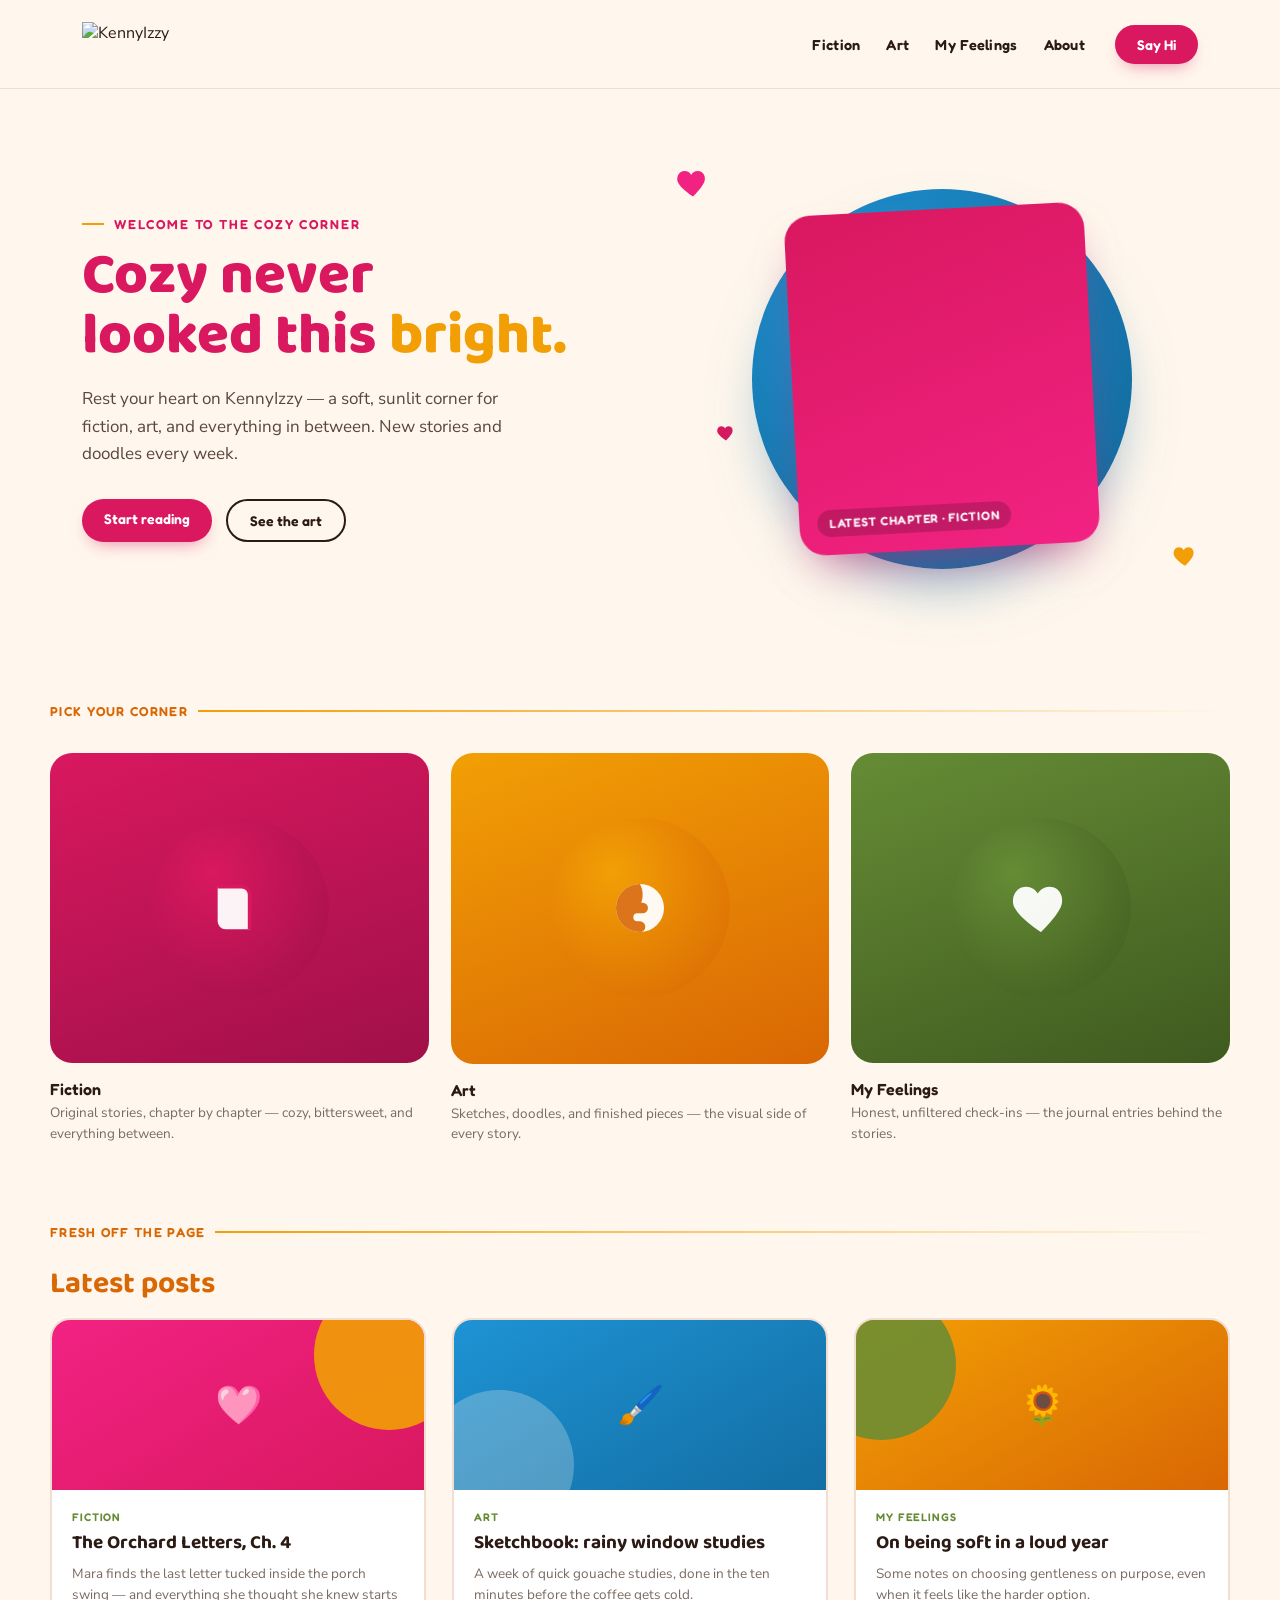
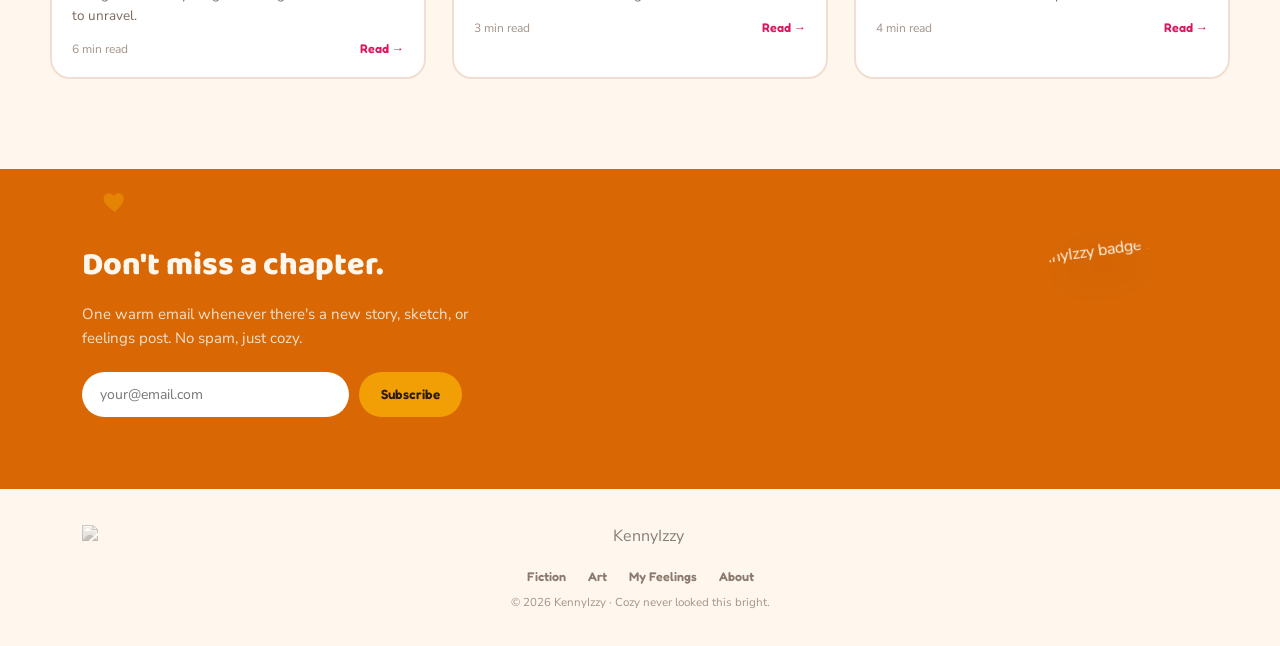
==== index.html @ c59361f0 "Add files via upload" ====
<!DOCTYPE html>
<html lang="en">
<head>
<meta charset="UTF-8">
<title>KennyIzzy — Cozy Never Looked This Bright</title>
<meta name="viewport" content="width=device-width, initial-scale=1.0">
<link rel="icon" href="assets/kennyizzy-badge.png">
<link rel="preconnect" href="https://fonts.googleapis.com">
<link rel="preconnect" href="https://fonts.gstatic.com" crossorigin>
<link href="https://fonts.googleapis.com/css2?family=Baloo+2:wght@500;700;800&family=Fredoka:wght@400;500;600&family=Nunito+Sans:wght@400;600;700;800&display=swap" rel="stylesheet">
<link rel="stylesheet" href="style.css">
</head>
<body>

<header>
  <div class="wrap header-inner">
    <a href="index.html"><img class="logo-mark" src="assets/kennyizzy-logo.png" alt="KennyIzzy"></a>
    <nav>
      <div class="nav-links">
        <a href="fiction.html">Fiction</a>
        <a href="art.html">Art</a>
        <a href="feelings.html">My Feelings</a>
        <a href="about.html">About</a>
      </div>
      <a href="#" class="btn btn-primary">Say Hi</a>
    </nav>
  </div>
</header>

<section class="hero">
  <div class="wrap hero-inner">
    <div>
      <p class="hero-eyebrow">Welcome to the cozy corner</p>
      <h1>Cozy never<br>looked this <span>bright.</span></h1>
      <p class="lede">Rest your heart on KennyIzzy — a soft, sunlit corner for fiction, art, and everything in between. New stories and doodles every week.</p>
      <div class="hero-ctas">
        <a href="fiction.html" class="btn btn-primary">Start reading</a>
        <a href="art.html" class="btn btn-outline">See the art</a>
      </div>
    </div>
    <div class="hero-art">
      <svg class="float f1" viewBox="0 0 24 24" fill="none"><path d="M12 21s-7.5-4.6-10-9.3C.5 8.1 2.6 4 6.4 4c2 0 3.6 1.1 4.4 2.6C11.6 5.1 13.2 4 15.2 4 19 4 21 8.1 19.4 11.7 17 16.4 12 21 12 21z" fill="var(--neon)"/></svg>
      <svg class="float f2" viewBox="0 0 24 24" fill="none"><path d="M12 21s-7.5-4.6-10-9.3C.5 8.1 2.6 4 6.4 4c2 0 3.6 1.1 4.4 2.6C11.6 5.1 13.2 4 15.2 4 19 4 21 8.1 19.4 11.7 17 16.4 12 21 12 21z" fill="var(--gold)"/></svg>
      <svg class="float f3" viewBox="0 0 24 24" fill="none"><path d="M12 21s-7.5-4.6-10-9.3C.5 8.1 2.6 4 6.4 4c2 0 3.6 1.1 4.4 2.6C11.6 5.1 13.2 4 15.2 4 19 4 21 8.1 19.4 11.7 17 16.4 12 21 12 21z" fill="var(--raspberry)"/></svg>
      <div class="hero-circle"></div>
      <div class="hero-photo">
        <span class="tag">Latest chapter &middot; Fiction</span>
      </div>
    </div>
  </div>
</section>

<section class="cats wrap" id="categories">
  <div class="section-kicker">Pick your corner</div>
  <div class="cat-grid">
    <a href="fiction.html" class="cat-card reveal">
      <div class="cat-badge cat-fiction">
        <div class="disc"></div>
        <svg class="icon" viewBox="0 0 24 24" fill="none"><path d="M4 4h9a3 3 0 013 3v13H7a3 3 0 01-3-3V4z" fill="#fff" opacity=".95"/><path d="M4 4h9a3 3 0 013 3v13" stroke="var(--raspberry)" stroke-width="1.4" fill="none"/></svg>
      </div>
      <div class="cat-name">Fiction</div>
      <div class="cat-desc">Original stories, chapter by chapter — cozy, bittersweet, and everything between.</div>
    </a>
    <a href="art.html" class="cat-card reveal" style="animation-delay:.1s">
      <div class="cat-badge cat-art">
        <div class="disc"></div>
        <svg class="icon" viewBox="0 0 24 24" fill="none"><circle cx="12" cy="12" r="9" fill="#fff" opacity=".95"/><path d="M12 3a9 9 0 100 18 2 2 0 000-4h-1a1.5 1.5 0 010-3h2a2 2 0 000-4h-.5A9 9 0 0012 3z" fill="var(--choc)" opacity=".9"/></svg>
      </div>
      <div class="cat-name">Art</div>
      <div class="cat-desc">Sketches, doodles, and finished pieces — the visual side of every story.</div>
    </a>
    <a href="feelings.html" class="cat-card reveal" style="animation-delay:.2s">
      <div class="cat-badge cat-feelings">
        <div class="disc"></div>
        <svg class="icon" viewBox="0 0 24 24" fill="none"><path d="M12 21s-7.5-4.6-10-9.3C.5 8.1 2.6 4 6.4 4c2 0 3.6 1.1 4.4 2.6C11.6 5.1 13.2 4 15.2 4 19 4 21 8.1 19.4 11.7 17 16.4 12 21 12 21z" fill="#fff" opacity=".95"/></svg>
      </div>
      <div class="cat-name">My Feelings</div>
      <div class="cat-desc">Honest, unfiltered check-ins — the journal entries behind the stories.</div>
    </a>
  </div>
</section>

<section class="posts wrap" id="latest">
  <div class="section-kicker">Fresh off the page</div>
  <h2 class="section-h2">Latest posts</h2>
  <div class="post-grid">
    <article class="post-card p1 reveal">
      <div class="post-thumb"><span class="glyph">🩷</span></div>
      <div class="post-body">
        <span class="post-tag">Fiction</span>
        <h3 class="post-title">The Orchard Letters, Ch. 4</h3>
        <p class="post-excerpt">Mara finds the last letter tucked inside the porch swing — and everything she thought she knew starts to unravel.</p>
        <div class="post-meta"><span>6 min read</span><a href="fiction.html" class="read-more">Read &rarr;</a></div>
      </div>
    </article>
    <article class="post-card p2 reveal" style="animation-delay:.1s">
      <div class="post-thumb"><span class="glyph">🖌️</span></div>
      <div class="post-body">
        <span class="post-tag">Art</span>
        <h3 class="post-title">Sketchbook: rainy window studies</h3>
        <p class="post-excerpt">A week of quick gouache studies, done in the ten minutes before the coffee gets cold.</p>
        <div class="post-meta"><span>3 min read</span><a href="art.html" class="read-more">Read &rarr;</a></div>
      </div>
    </article>
    <article class="post-card p3 reveal" style="animation-delay:.2s">
      <div class="post-thumb"><span class="glyph">🌻</span></div>
      <div class="post-body">
        <span class="post-tag">My Feelings</span>
        <h3 class="post-title">On being soft in a loud year</h3>
        <p class="post-excerpt">Some notes on choosing gentleness on purpose, even when it feels like the harder option.</p>
        <div class="post-meta"><span>4 min read</span><a href="feelings.html" class="read-more">Read &rarr;</a></div>
      </div>
    </article>
  </div>
</section>

<section class="band">
  <svg class="float f1" viewBox="0 0 24 24" fill="none" style="top:20px; left:8%; width:26px;"><path d="M12 21s-7.5-4.6-10-9.3C.5 8.1 2.6 4 6.4 4c2 0 3.6 1.1 4.4 2.6C11.6 5.1 13.2 4 15.2 4 19 4 21 8.1 19.4 11.7 17 16.4 12 21 12 21z" fill="var(--gold)"/></svg>
  <div class="wrap band-inner">
    <div>
      <h3>Don't miss a chapter.</h3>
      <p>One warm email whenever there's a new story, sketch, or feelings post. No spam, just cozy.</p>
      <div class="band-form">
        <input type="email" placeholder="your@email.com" aria-label="Email address">
        <button>Subscribe</button>
      </div>
    </div>
    <div class="stamp-wrap">
      <img class="stamp" src="assets/kennyizzy-badge.png" alt="KennyIzzy badge mark">
    </div>
  </div>
</section>

<footer>
  <div class="wrap">
    <img class="footer-logo" src="assets/kennyizzy-logo.png" alt="KennyIzzy" style="filter:grayscale(1) opacity(.55); margin-left:auto; margin-right:auto;">
    <div class="footer-links">
      <a href="fiction.html">Fiction</a>
      <a href="art.html">Art</a>
      <a href="feelings.html">My Feelings</a>
      <a href="about.html">About</a>
    </div>
    <div class="footer-copy">&copy; 2026 KennyIzzy &middot; Cozy never looked this bright.</div>
  </div>
</footer>

<script>
  const io = new IntersectionObserver((entries)=>{
    entries.forEach(e=>{ if(e.isIntersecting){ e.target.style.animationPlayState='running'; } });
  },{threshold:.15});
  document.querySelectorAll('.reveal').forEach(el=>{ el.style.animationPlayState='paused'; io.observe(el); });
</script>

</body>
</html>
---- style.css ----
:root{
  --raspberry:#D9185F;
  --neon:#F22283;
  --moss:#658C35;
  --gold:#F29F05;
  --choc:#D96704;
  --cream:#FFF7ED;
  --ink:#2B1B14;
  --sky:#1E93D4;
  --sky-deep:#136ea3;
  --pin-red:#E60023;
}
*{box-sizing:border-box;}
html{scroll-behavior:smooth;}
body{margin:0; background:var(--cream); font-family:'Nunito Sans',sans-serif; color:var(--ink);}
img{max-width:100%; display:block;}
a{text-decoration:none; color:inherit;}
.wrap{max-width:1180px; margin:0 auto; padding:0 32px;}

@keyframes kz-drift{
  0%   { transform:translateY(0) rotate(0deg); }
  50%  { transform:translateY(-14px) rotate(6deg); }
  100% { transform:translateY(0) rotate(0deg); }
}
@keyframes kz-rise{
  from{ opacity:0; transform:translateY(22px); }
  to{ opacity:1; transform:translateY(0); }
}
@media (prefers-reduced-motion: reduce){
  *{ animation:none !important; transition:none !important; }
}
.reveal{ opacity:0; animation:kz-rise .7s ease forwards; }
.float{ position:absolute; pointer-events:none; animation:kz-drift 5.4s ease-in-out infinite; }

/* ---------------- HEADER ---------------- */
header{ padding:22px 0; position:sticky; top:0; background:rgba(255,247,237,.92); backdrop-filter:blur(6px); z-index:50; border-bottom:1px solid #f1ded1;}
.header-inner{ display:flex; align-items:center; justify-content:space-between; gap:24px;}
.logo-mark{ height:44px; width:auto;}
nav{ display:flex; align-items:center; gap:30px;}
.nav-links{ display:flex; gap:26px; font-family:'Fredoka',sans-serif; font-weight:600; font-size:14.5px; letter-spacing:.02em;}
.nav-links a{ position:relative; padding:4px 0; color:var(--ink);}
.nav-links a::after{ content:""; position:absolute; left:0; bottom:-2px; width:0; height:2px; background:var(--gold); transition:width .25s ease;}
.nav-links a:hover::after{ width:100%; }
.nav-links a.active{ color:var(--raspberry); }
.nav-links a.active::after{ width:100%; background:var(--raspberry); }
.btn{ font-family:'Fredoka',sans-serif; font-weight:600; font-size:14px; padding:11px 22px; border-radius:999px; display:inline-block; transition:transform .2s ease, box-shadow .2s ease; border:none; cursor:pointer;}
.btn:hover{ transform:translateY(-3px) rotate(-1deg); }
.btn-primary{ background:var(--raspberry); color:#fff; box-shadow:0 8px 18px -8px rgba(217,24,95,.55);}
.btn-outline{ background:transparent; border:2px solid var(--ink); color:var(--ink);}
.btn-outline:hover{ background:var(--ink); color:var(--cream);}
.btn-sm{ font-size:12.5px; padding:8px 16px;}

/* ---------------- PAGE HERO (Art / Fiction / About) ---------------- */
.page-hero{ position:relative; padding:56px 0 20px; overflow:visible;}
.hero-eyebrow{ font-family:'Fredoka',sans-serif; font-weight:600; letter-spacing:.14em; text-transform:uppercase; font-size:13px; color:var(--raspberry); margin:0 0 14px; display:flex; align-items:center; gap:10px;}
.hero-eyebrow::before{ content:""; width:22px; height:2px; background:var(--gold); display:inline-block;}
.page-hero h1{ font-family:'Baloo 2',sans-serif; font-weight:800; font-size:50px; line-height:1.05; margin:0 0 16px; color:var(--raspberry);}
.page-hero h1 span{ color:var(--gold);}
.page-hero p.lede{ font-size:16.5px; line-height:1.6; color:#5a463c; max-width:520px; margin:0;}

.chip-row{ display:flex; gap:10px; flex-wrap:wrap; margin-top:26px;}
.chip{ font-family:'Fredoka',sans-serif; font-weight:600; font-size:13px; padding:9px 18px; border-radius:999px; border:2px solid #f1ded1; background:#fff; color:var(--ink); transition:transform .2s ease, background .2s ease, color .2s ease, border-color .2s ease;}
.chip:hover{ transform:translateY(-2px);}
.chip.active{ background:var(--raspberry); color:#fff; border-color:var(--raspberry);}

/* ---------------- HOMEPAGE HERO ---------------- */
.hero{ position:relative; padding:70px 0 40px; overflow:visible;}
.hero-inner{ display:grid; grid-template-columns:1.05fr .95fr; gap:36px; align-items:center;}
.hero h1{ font-family:'Baloo 2',sans-serif; font-weight:800; font-size:58px; line-height:1.03; margin:0 0 20px; color:var(--raspberry);}
.hero h1 span{ color:var(--gold);}
.hero p.lede{ font-size:17px; line-height:1.6; color:#5a463c; max-width:460px; margin:0 0 32px;}
.hero-ctas{ display:flex; gap:14px; flex-wrap:wrap;}

.hero-art{ position:relative; display:flex; align-items:center; justify-content:center; height:440px;}
.hero-circle{ position:absolute; width:380px; height:380px; border-radius:50%; background:radial-gradient(circle at 32% 28%, var(--sky) 0%, var(--sky-deep) 78%); box-shadow:0 30px 60px -22px rgba(19,110,163,.55);}
.hero-photo{ position:relative; width:300px; height:340px; border-radius:26px; background:linear-gradient(160deg,var(--raspberry),var(--neon)); box-shadow:0 22px 44px -16px rgba(217,24,95,.5); display:flex; align-items:flex-end; padding:18px; z-index:2; transform:rotate(-3deg);}
.hero-photo .tag{ font-family:'Fredoka',sans-serif; font-weight:600; font-size:12px; letter-spacing:.06em; text-transform:uppercase; color:#fff; background:rgba(0,0,0,.18); padding:6px 12px; border-radius:999px;}
.hero .float.f1{ top:6px; left:-10px; width:36px;}
.hero .float.f2{ bottom:30px; right:0; width:26px; animation-delay:.7s;}
.hero .float.f3{ top:60%; left:6%; width:20px; animation-delay:1.3s;}

/* ---------------- CATEGORY STRIP WRAPPER ---------------- */
.cats{ padding:64px 0 10px;}

/* ---------------- FEATURED POSTS ---------------- */
.posts{ padding:70px 0;}
.post-grid{ display:grid; grid-template-columns:repeat(3,1fr); gap:26px;}
.post-card{ background:#fff; border-radius:20px; overflow:visible; border:2px solid #f1ded1; padding-bottom:20px; transition:transform .25s ease, box-shadow .25s ease;}
.post-card:hover{ transform:translateY(-5px); box-shadow:0 18px 34px -18px rgba(43,27,20,.3);}
.post-thumb{ position:relative; height:170px; border-radius:18px 18px 0 0; overflow:hidden; display:flex; align-items:center; justify-content:center;}
.post-thumb::before{ content:""; position:absolute; width:150px; height:150px; border-radius:50%; opacity:.9;}
.post-thumb .glyph{ position:relative; z-index:2; font-size:38px;}
.p1 .post-thumb{ background:linear-gradient(150deg,var(--neon),var(--raspberry));}
.p1 .post-thumb::before{ background:var(--gold); top:-40px; right:-40px;}
.p2 .post-thumb{ background:linear-gradient(150deg,var(--sky),var(--sky-deep));}
.p2 .post-thumb::before{ background:var(--cream); bottom:-50px; left:-30px; opacity:.25;}
.p3 .post-thumb{ background:linear-gradient(150deg,var(--gold),var(--choc));}
.p3 .post-thumb::before{ background:var(--moss); top:-30px; left:-50px; opacity:.85;}
.post-body{ padding:20px 20px 0;}
.post-tag{ font-family:'Fredoka',sans-serif; font-weight:600; font-size:11px; letter-spacing:.08em; text-transform:uppercase; color:var(--moss); margin-bottom:8px; display:block;}
.post-title{ font-family:'Baloo 2',sans-serif; font-weight:700; font-size:19px; color:var(--ink); margin:0 0 8px; line-height:1.25;}
.post-excerpt{ font-size:13.5px; color:#7a6a60; line-height:1.55; margin:0 0 14px;}
.post-meta{ font-size:12px; color:#a3948a; display:flex; justify-content:space-between; align-items:center;}
.read-more{ font-family:'Fredoka',sans-serif; font-weight:600; color:var(--raspberry); font-size:12.5px;}

/* ---------------- MY FEELINGS: JOURNAL ---------------- */
.mood-banner{ position:relative; border-radius:24px; overflow:hidden; padding:30px 32px; margin-bottom:56px; background:linear-gradient(135deg,var(--moss),#3f5a1f); color:#fff; display:flex; align-items:center; justify-content:space-between; gap:24px; flex-wrap:wrap;}
.mood-banner .mb-tag{ font-family:'Fredoka',sans-serif; font-weight:600; font-size:11.5px; letter-spacing:.1em; text-transform:uppercase; opacity:.85; margin-bottom:8px; display:block;}
.mood-banner h3{ font-family:'Baloo 2',sans-serif; font-weight:800; font-size:24px; margin:0 0 6px;}
.mood-banner p{ font-size:13.5px; opacity:.9; margin:0; max-width:420px;}

.journal-list{ display:flex; flex-direction:column; gap:18px;}
.journal-entry{ background:#fff; border:2px solid #f1ded1; border-radius:18px; padding:22px 24px; transition:transform .2s ease, box-shadow .2s ease;}
.journal-entry:hover{ transform:translateY(-4px); box-shadow:0 14px 30px -18px rgba(43,27,20,.28);}
.journal-meta-row{ display:flex; align-items:center; gap:12px; margin-bottom:10px; flex-wrap:wrap;}
.mood-pill{ font-family:'Fredoka',sans-serif; font-weight:600; font-size:11px; letter-spacing:.04em; text-transform:uppercase; background:var(--moss); color:#fff; padding:5px 14px; border-radius:999px;}
.journal-date{ font-family:'Fredoka',sans-serif; font-weight:500; font-size:11.5px; color:#a3948a;}
.journal-title{ font-family:'Baloo 2',sans-serif; font-weight:700; font-size:19px; color:var(--ink); margin:0 0 8px;}
.journal-excerpt{ font-size:14px; line-height:1.6; color:#5a463c; margin:0 0 14px;}
.journal-footer{ display:flex; justify-content:space-between; align-items:center; font-size:12px; color:#a3948a;}
.journal-footer .read-link{ font-family:'Fredoka',sans-serif; font-weight:600; color:var(--moss);}

/* ---------------- SECTION HEADERS ---------------- */
.section-kicker{ display:flex; align-items:center; gap:10px; font-family:'Fredoka',sans-serif; font-weight:600; font-size:13px; letter-spacing:.1em; text-transform:uppercase; color:var(--choc); margin-bottom:20px;}
.section-kicker::after{ content:""; flex:1; height:2px; background:linear-gradient(90deg,var(--gold),transparent);}
.section-h2{ font-family:'Baloo 2',sans-serif; font-weight:700; font-size:30px; color:var(--choc); margin:0 0 10px;}
.section-lede{ font-size:14.5px; color:#7a6a60; max-width:520px; margin:0 0 30px;}

/* ---------------- CATEGORY / VALUE CARDS (shared w/ homepage) ---------------- */
.cat-grid{ display:grid; grid-template-columns:repeat(3,1fr); gap:22px;}
.cat-card{ position:relative; padding-top:14px;}
.cat-badge{ width:100%; aspect-ratio:1/0.82; border-radius:22px; position:relative; overflow:hidden; display:flex; align-items:center; justify-content:center; transition:transform .3s ease;}
.cat-card:hover .cat-badge{ transform:translateY(-6px) rotate(-1deg);}
.cat-badge .disc{ position:absolute; width:180px; height:180px; border-radius:50%; }
.cat-badge .icon{ position:relative; z-index:2; width:64px; height:64px;}
.cat-fiction .disc{ background:radial-gradient(circle at 35% 30%, var(--raspberry), #a01049);}
.cat-art .disc{ background:radial-gradient(circle at 35% 30%, var(--gold), var(--choc));}
.cat-feelings .disc{ background:radial-gradient(circle at 35% 30%, var(--moss), #3f5a1f);}
.cat-fiction{ background:linear-gradient(160deg,var(--raspberry),#a01049);}
.cat-art{ background:linear-gradient(160deg,var(--gold),var(--choc));}
.cat-feelings{ background:linear-gradient(160deg,var(--moss),#3f5a1f);}
.cat-name{ font-family:'Fredoka',sans-serif; font-weight:600; font-size:16px; margin:16px 0 4px;}
.cat-desc{ font-size:13.5px; color:#7a6a60; line-height:1.5;}

/* ---------------- ART: MASONRY GALLERY ---------------- */
.art-masonry{ column-count:3; column-gap:22px;}
.art-piece{ break-inside:avoid; margin-bottom:22px; border-radius:18px; overflow:hidden; background:#fff; border:2px solid #f1ded1; position:relative; transition:transform .25s ease, box-shadow .25s ease;}
.art-piece:hover{ transform:translateY(-4px); box-shadow:0 18px 34px -18px rgba(43,27,20,.3);}
.art-image{ position:relative; display:flex; align-items:center; justify-content:center; overflow:hidden;}
.art-image .disc{ position:absolute; width:65%; aspect-ratio:1/1; border-radius:50%; opacity:.9;}
.art-image .glyph{ position:relative; z-index:2; font-size:34px;}
.art-image .save-overlay{ position:absolute; inset:0; background:rgba(43,27,20,0); display:flex; align-items:flex-start; justify-content:flex-end; padding:12px; opacity:0; transition:all .25s ease;}
.art-piece:hover .save-overlay{ opacity:1; background:rgba(43,27,20,.12);}
.save-pill{ font-family:'Fredoka',sans-serif; font-weight:600; font-size:12px; background:var(--raspberry); color:#fff; padding:8px 16px; border-radius:999px; box-shadow:0 6px 14px -4px rgba(217,24,95,.6);}
.art-caption{ padding:14px 16px 16px;}
.art-caption .cat-tag{ font-family:'Fredoka',sans-serif; font-weight:600; font-size:10.5px; letter-spacing:.08em; text-transform:uppercase; color:var(--moss); display:block; margin-bottom:5px;}
.art-caption .art-title{ font-family:'Baloo 2',sans-serif; font-weight:700; font-size:16px; margin:0;}

/* palette variants for art pieces */
.tone-a .disc, .tone-a{ background:linear-gradient(150deg,var(--neon),var(--raspberry)); }
.tone-a .disc{ background:var(--gold); }
.tone-b{ background:linear-gradient(150deg,var(--sky),var(--sky-deep)); }
.tone-b .disc{ background:var(--cream); opacity:.25; }
.tone-c{ background:linear-gradient(150deg,var(--gold),var(--choc)); }
.tone-c .disc{ background:var(--moss); opacity:.85; }
.tone-d{ background:linear-gradient(150deg,var(--moss),#3f5a1f); }
.tone-d .disc{ background:var(--gold); opacity:.85; }

/* ---------------- PINTEREST FEED ---------------- */
.pin-section{ padding:70px 0; background:#fff8f1; border-top:2px dashed #ecd9c8; border-bottom:2px dashed #ecd9c8;}
.pin-header{ display:flex; align-items:center; justify-content:space-between; flex-wrap:wrap; gap:16px; margin-bottom:28px;}
.pin-title-group{ display:flex; align-items:center; gap:12px;}
.pin-icon{ width:36px; height:36px; border-radius:50%; background:var(--pin-red); display:flex; align-items:center; justify-content:center; flex-shrink:0;}
.pin-icon svg{ width:18px; height:18px;}
.pin-title-group h2{ font-family:'Baloo 2',sans-serif; font-weight:700; font-size:24px; color:var(--ink); margin:0;}
.pin-title-group p{ font-size:13px; color:#8a7a70; margin:2px 0 0;}
.pin-follow{ font-family:'Fredoka',sans-serif; font-weight:600; font-size:13px; padding:10px 20px; border-radius:999px; border:2px solid var(--pin-red); color:var(--pin-red); background:#fff; display:inline-flex; align-items:center; gap:8px; transition:transform .2s ease, background .2s ease, color .2s ease;}
.pin-follow:hover{ background:var(--pin-red); color:#fff; transform:translateY(-2px);}
.pin-masonry{ column-count:4; column-gap:16px;}
.pin-card{ break-inside:avoid; margin-bottom:16px; border-radius:16px; overflow:hidden; background:#fff; box-shadow:0 6px 18px -10px rgba(43,27,20,.2); position:relative;}
.pin-card .pin-image{ position:relative; display:flex; align-items:center; justify-content:center;}
.pin-card .pin-image::before{ content:""; position:absolute; inset:0; opacity:0; background:linear-gradient(180deg,rgba(0,0,0,0) 40%, rgba(0,0,0,.45) 100%); transition:opacity .25s ease;}
.pin-card:hover .pin-image::before{ opacity:1;}
.pin-card .pin-save{ position:absolute; top:10px; right:10px; background:var(--pin-red); color:#fff; font-family:'Fredoka',sans-serif; font-weight:600; font-size:11.5px; padding:7px 14px; border-radius:999px; opacity:0; transform:translateY(-4px); transition:all .2s ease;}
.pin-card:hover .pin-save{ opacity:1; transform:translateY(0);}
.pin-card .pin-caption{ padding:10px 12px 12px; font-family:'Fredoka',sans-serif; font-weight:500; font-size:12.5px; color:#5a463c;}
.pin-live{ margin-top:36px; background:#fff; border:2px solid #f1ded1; border-radius:20px; padding:28px; text-align:center;}
.pin-live .pin-live-label{ font-family:'Fredoka',sans-serif; font-weight:600; font-size:12px; letter-spacing:.08em; text-transform:uppercase; color:#a3948a; margin-bottom:16px; display:block;}

/* ---------------- FICTION: CHAPTER LIST ---------------- */
.currently-reading{ position:relative; border-radius:24px; overflow:hidden; padding:30px 32px; margin-bottom:56px; background:linear-gradient(135deg,var(--raspberry),var(--neon)); color:#fff; display:flex; align-items:center; justify-content:space-between; gap:24px; flex-wrap:wrap;}
.currently-reading .cr-tag{ font-family:'Fredoka',sans-serif; font-weight:600; font-size:11.5px; letter-spacing:.1em; text-transform:uppercase; opacity:.85; margin-bottom:8px; display:block;}
.currently-reading h3{ font-family:'Baloo 2',sans-serif; font-weight:800; font-size:24px; margin:0 0 6px;}
.currently-reading p{ font-size:13.5px; opacity:.9; margin:0; max-width:420px;}

.series-block{ margin-bottom:52px;}
.series-head{ display:flex; align-items:baseline; justify-content:space-between; margin-bottom:18px; flex-wrap:wrap; gap:8px;}
.series-head h3{ font-family:'Baloo 2',sans-serif; font-weight:700; font-size:22px; color:var(--raspberry); margin:0;}
.series-progress{ font-family:'Fredoka',sans-serif; font-size:12.5px; color:#7a6a60;}
.chapter-row{ display:flex; gap:18px; align-items:center; background:#fff; border:2px solid #f1ded1; border-radius:16px; padding:16px 18px; margin-bottom:14px; transition:transform .2s ease, box-shadow .2s ease;}
.chapter-row:hover{ transform:translateX(6px); box-shadow:0 10px 24px -14px rgba(43,27,20,.25);}
.chapter-num{ font-family:'Baloo 2',sans-serif; font-weight:800; font-size:24px; color:var(--gold); width:42px; flex-shrink:0; text-align:center;}
.chapter-info{ flex:1; min-width:0;}
.chapter-title{ font-family:'Baloo 2',sans-serif; font-weight:700; font-size:16.5px; margin:0 0 4px;}
.chapter-excerpt{ font-size:13px; color:#7a6a60; margin:0; line-height:1.5;}
.chapter-meta{ font-size:11.5px; color:#a3948a; text-align:right; flex-shrink:0; white-space:nowrap;}
.chapter-meta .read-link{ display:block; font-family:'Fredoka',sans-serif; font-weight:600; color:var(--raspberry); margin-top:6px; font-size:12px;}

/* ---------------- ABOUT ---------------- */
.about-hero{ display:grid; grid-template-columns:.9fr 1.1fr; gap:44px; align-items:center; padding:60px 0 20px;}
.about-avatar-wrap{ position:relative; display:flex; justify-content:center; align-items:center; height:320px;}
.about-avatar-ring{ position:absolute; width:300px; height:300px; border-radius:50%; border:3px dashed var(--gold); animation:kz-spin 24s linear infinite;}
@keyframes kz-spin{ from{ transform:rotate(0deg);} to{ transform:rotate(360deg);} }
@media (prefers-reduced-motion: reduce){ .about-avatar-ring{ animation:none; } }
.about-avatar{ width:250px; height:250px; border-radius:50%; overflow:hidden; box-shadow:0 20px 40px -16px rgba(217,24,95,.4); position:relative; z-index:2; background:var(--sky);}
.about-avatar img{ width:100%; height:100%; object-fit:cover;}
.about-copy .hero-eyebrow{ margin-bottom:14px;}
.about-copy h1{ font-family:'Baloo 2',sans-serif; font-weight:800; font-size:42px; color:var(--raspberry); margin:0 0 16px; line-height:1.1;}
.about-copy p{ font-size:16px; line-height:1.65; color:#5a463c; margin:0 0 16px; max-width:480px;}

.about-values{ padding:20px 0 10px;}
.about-story{ background:#fff; border:2px solid #f1ded1; border-radius:22px; padding:36px; margin:40px 0;}
.about-story h2{ font-family:'Baloo 2',sans-serif; font-weight:700; font-size:24px; color:var(--choc); margin:0 0 14px;}
.about-story p{ font-size:15px; line-height:1.7; color:#5a463c; margin:0 0 14px;}
.about-story p:last-child{ margin-bottom:0;}

/* ---------------- BAND (newsletter, shared) ---------------- */
.band{ background:var(--choc); color:var(--cream); padding:70px 0; position:relative; overflow:hidden; margin-top:20px;}
.band-inner{ display:grid; grid-template-columns:1fr auto; align-items:center; gap:40px;}
.band h3{ font-family:'Baloo 2',sans-serif; font-weight:800; font-size:32px; margin:0 0 12px;}
.band p{ font-size:15px; opacity:.85; max-width:420px; margin:0 0 22px; line-height:1.55;}
.band-form{ display:flex; gap:10px; max-width:380px;}
.band-form input{ flex:1; border:none; border-radius:999px; padding:13px 18px; font-family:'Nunito Sans',sans-serif; font-size:14px;}
.band-form button{ background:var(--gold); color:var(--ink); border:none; border-radius:999px; padding:13px 22px; font-family:'Fredoka',sans-serif; font-weight:600; cursor:pointer; transition:transform .2s ease;}
.band-form button:hover{ transform:translateY(-2px) rotate(-1deg);}
.stamp-wrap{ position:relative; width:180px; height:180px; flex-shrink:0;}
.stamp{ width:100%; height:100%; border-radius:50%; transform:rotate(-8deg); filter:drop-shadow(0 14px 26px rgba(0,0,0,.35));}
.band .float{ opacity:.5;}

/* ---------------- FOOTER ---------------- */
footer{ padding:36px 0; text-align:center;}
.footer-logo{ height:30px; margin:0 auto 14px;}
.footer-links{ display:flex; justify-content:center; gap:22px; font-family:'Fredoka',sans-serif; font-weight:600; font-size:12.5px; color:#8a7a70; margin-bottom:10px;}
.footer-copy{ font-size:11.5px; color:#a3948a;}

/* ---------------- RESPONSIVE ---------------- */
@media (max-width:860px){
  .page-hero h1{ font-size:38px;}
  .cat-grid{ grid-template-columns:1fr;}
  .art-masonry{ column-count:2;}
  .pin-masonry{ column-count:2;}
  .band-inner{ grid-template-columns:1fr; text-align:center;}
  .band-form{ margin:0 auto;}
  .nav-links{ display:none;}
  .about-hero{ grid-template-columns:1fr; text-align:center;}
  .about-copy p{ margin-left:auto; margin-right:auto;}
  .chapter-row{ flex-wrap:wrap;}
  .chapter-meta{ text-align:left; width:100%;}
  .currently-reading{ flex-direction:column; align-items:flex-start;}
  .mood-banner{ flex-direction:column; align-items:flex-start;}
  .journal-meta-row{ gap:8px;}
  .hero-inner{ grid-template-columns:1fr;}
  .hero-art{ height:340px; margin-top:20px;}
  .hero h1{ font-size:42px;}
  .post-grid{ grid-template-columns:1fr;}
}
@media (max-width:560px){
  .art-masonry, .pin-masonry{ column-count:1;}
}
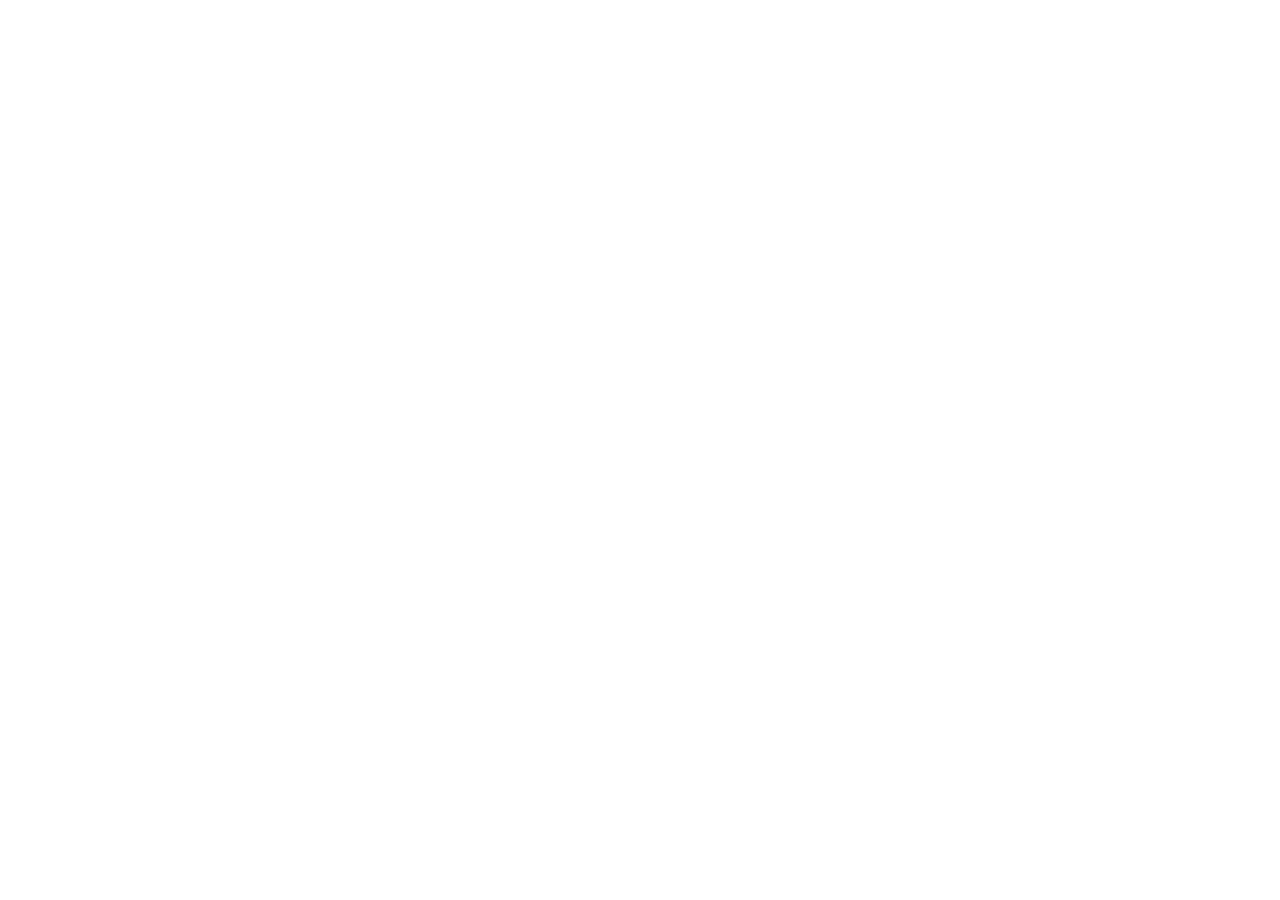
==== commit 10b5f5f6: "Add files via upload" ====
--- a/index.html
+++ b/index.html
@@ -1,155 +1,26 @@
-<!DOCTYPE html>
-<html lang="en">
+<!doctype html>
+<html>
 <head>
-<meta charset="UTF-8">
-<title>KennyIzzy — Cozy Never Looked This Bright</title>
-<meta name="viewport" content="width=device-width, initial-scale=1.0">
-<link rel="icon" href="assets/kennyizzy-badge.png">
-<link rel="preconnect" href="https://fonts.googleapis.com">
-<link rel="preconnect" href="https://fonts.gstatic.com" crossorigin>
-<link href="https://fonts.googleapis.com/css2?family=Baloo+2:wght@500;700;800&family=Fredoka:wght@400;500;600&family=Nunito+Sans:wght@400;600;700;800&display=swap" rel="stylesheet">
-<link rel="stylesheet" href="style.css">
+  <meta charset="utf-8" />
+  <title>KennyIzzy — Content Manager</title>
+  <meta name="viewport" content="width=device-width, initial-scale=1.0" />
+  <link rel="icon" href="../assets/kennyizzy-badge.png">
 </head>
 <body>
-
-<header>
-  <div class="wrap header-inner">
-    <a href="index.html"><img class="logo-mark" src="assets/kennyizzy-logo.png" alt="KennyIzzy"></a>
-    <nav>
-      <div class="nav-links">
-        <a href="fiction.html">Fiction</a>
-        <a href="art.html">Art</a>
-        <a href="feelings.html">My Feelings</a>
-        <a href="about.html">About</a>
-      </div>
-      <a href="#" class="btn btn-primary">Say Hi</a>
-    </nav>
-  </div>
-</header>
-
-<section class="hero">
-  <div class="wrap hero-inner">
-    <div>
-      <p class="hero-eyebrow">Welcome to the cozy corner</p>
-      <h1>Cozy never<br>looked this <span>bright.</span></h1>
-      <p class="lede">Rest your heart on KennyIzzy — a soft, sunlit corner for fiction, art, and everything in between. New stories and doodles every week.</p>
-      <div class="hero-ctas">
-        <a href="fiction.html" class="btn btn-primary">Start reading</a>
-        <a href="art.html" class="btn btn-outline">See the art</a>
-      </div>
-    </div>
-    <div class="hero-art">
-      <svg class="float f1" viewBox="0 0 24 24" fill="none"><path d="M12 21s-7.5-4.6-10-9.3C.5 8.1 2.6 4 6.4 4c2 0 3.6 1.1 4.4 2.6C11.6 5.1 13.2 4 15.2 4 19 4 21 8.1 19.4 11.7 17 16.4 12 21 12 21z" fill="var(--neon)"/></svg>
-      <svg class="float f2" viewBox="0 0 24 24" fill="none"><path d="M12 21s-7.5-4.6-10-9.3C.5 8.1 2.6 4 6.4 4c2 0 3.6 1.1 4.4 2.6C11.6 5.1 13.2 4 15.2 4 19 4 21 8.1 19.4 11.7 17 16.4 12 21 12 21z" fill="var(--gold)"/></svg>
-      <svg class="float f3" viewBox="0 0 24 24" fill="none"><path d="M12 21s-7.5-4.6-10-9.3C.5 8.1 2.6 4 6.4 4c2 0 3.6 1.1 4.4 2.6C11.6 5.1 13.2 4 15.2 4 19 4 21 8.1 19.4 11.7 17 16.4 12 21 12 21z" fill="var(--raspberry)"/></svg>
-      <div class="hero-circle"></div>
-      <div class="hero-photo">
-        <span class="tag">Latest chapter &middot; Fiction</span>
-      </div>
-    </div>
-  </div>
-</section>
-
-<section class="cats wrap" id="categories">
-  <div class="section-kicker">Pick your corner</div>
-  <div class="cat-grid">
-    <a href="fiction.html" class="cat-card reveal">
-      <div class="cat-badge cat-fiction">
-        <div class="disc"></div>
-        <svg class="icon" viewBox="0 0 24 24" fill="none"><path d="M4 4h9a3 3 0 013 3v13H7a3 3 0 01-3-3V4z" fill="#fff" opacity=".95"/><path d="M4 4h9a3 3 0 013 3v13" stroke="var(--raspberry)" stroke-width="1.4" fill="none"/></svg>
-      </div>
-      <div class="cat-name">Fiction</div>
-      <div class="cat-desc">Original stories, chapter by chapter — cozy, bittersweet, and everything between.</div>
-    </a>
-    <a href="art.html" class="cat-card reveal" style="animation-delay:.1s">
-      <div class="cat-badge cat-art">
-        <div class="disc"></div>
-        <svg class="icon" viewBox="0 0 24 24" fill="none"><circle cx="12" cy="12" r="9" fill="#fff" opacity=".95"/><path d="M12 3a9 9 0 100 18 2 2 0 000-4h-1a1.5 1.5 0 010-3h2a2 2 0 000-4h-.5A9 9 0 0012 3z" fill="var(--choc)" opacity=".9"/></svg>
-      </div>
-      <div class="cat-name">Art</div>
-      <div class="cat-desc">Sketches, doodles, and finished pieces — the visual side of every story.</div>
-    </a>
-    <a href="feelings.html" class="cat-card reveal" style="animation-delay:.2s">
-      <div class="cat-badge cat-feelings">
-        <div class="disc"></div>
-        <svg class="icon" viewBox="0 0 24 24" fill="none"><path d="M12 21s-7.5-4.6-10-9.3C.5 8.1 2.6 4 6.4 4c2 0 3.6 1.1 4.4 2.6C11.6 5.1 13.2 4 15.2 4 19 4 21 8.1 19.4 11.7 17 16.4 12 21 12 21z" fill="#fff" opacity=".95"/></svg>
-      </div>
-      <div class="cat-name">My Feelings</div>
-      <div class="cat-desc">Honest, unfiltered check-ins — the journal entries behind the stories.</div>
-    </a>
-  </div>
-</section>
-
-<section class="posts wrap" id="latest">
-  <div class="section-kicker">Fresh off the page</div>
-  <h2 class="section-h2">Latest posts</h2>
-  <div class="post-grid">
-    <article class="post-card p1 reveal">
-      <div class="post-thumb"><span class="glyph">🩷</span></div>
-      <div class="post-body">
-        <span class="post-tag">Fiction</span>
-        <h3 class="post-title">The Orchard Letters, Ch. 4</h3>
-        <p class="post-excerpt">Mara finds the last letter tucked inside the porch swing — and everything she thought she knew starts to unravel.</p>
-        <div class="post-meta"><span>6 min read</span><a href="fiction.html" class="read-more">Read &rarr;</a></div>
-      </div>
-    </article>
-    <article class="post-card p2 reveal" style="animation-delay:.1s">
-      <div class="post-thumb"><span class="glyph">🖌️</span></div>
-      <div class="post-body">
-        <span class="post-tag">Art</span>
-        <h3 class="post-title">Sketchbook: rainy window studies</h3>
-        <p class="post-excerpt">A week of quick gouache studies, done in the ten minutes before the coffee gets cold.</p>
-        <div class="post-meta"><span>3 min read</span><a href="art.html" class="read-more">Read &rarr;</a></div>
-      </div>
-    </article>
-    <article class="post-card p3 reveal" style="animation-delay:.2s">
-      <div class="post-thumb"><span class="glyph">🌻</span></div>
-      <div class="post-body">
-        <span class="post-tag">My Feelings</span>
-        <h3 class="post-title">On being soft in a loud year</h3>
-        <p class="post-excerpt">Some notes on choosing gentleness on purpose, even when it feels like the harder option.</p>
-        <div class="post-meta"><span>4 min read</span><a href="feelings.html" class="read-more">Read &rarr;</a></div>
-      </div>
-    </article>
-  </div>
-</section>
-
-<section class="band">
-  <svg class="float f1" viewBox="0 0 24 24" fill="none" style="top:20px; left:8%; width:26px;"><path d="M12 21s-7.5-4.6-10-9.3C.5 8.1 2.6 4 6.4 4c2 0 3.6 1.1 4.4 2.6C11.6 5.1 13.2 4 15.2 4 19 4 21 8.1 19.4 11.7 17 16.4 12 21 12 21z" fill="var(--gold)"/></svg>
-  <div class="wrap band-inner">
-    <div>
-      <h3>Don't miss a chapter.</h3>
-      <p>One warm email whenever there's a new story, sketch, or feelings post. No spam, just cozy.</p>
-      <div class="band-form">
-        <input type="email" placeholder="your@email.com" aria-label="Email address">
-        <button>Subscribe</button>
-      </div>
-    </div>
-    <div class="stamp-wrap">
-      <img class="stamp" src="assets/kennyizzy-badge.png" alt="KennyIzzy badge mark">
-    </div>
-  </div>
-</section>
-
-<footer>
-  <div class="wrap">
-    <img class="footer-logo" src="assets/kennyizzy-logo.png" alt="KennyIzzy" style="filter:grayscale(1) opacity(.55); margin-left:auto; margin-right:auto;">
-    <div class="footer-links">
-      <a href="fiction.html">Fiction</a>
-      <a href="art.html">Art</a>
-      <a href="feelings.html">My Feelings</a>
-      <a href="about.html">About</a>
-    </div>
-    <div class="footer-copy">&copy; 2026 KennyIzzy &middot; Cozy never looked this bright.</div>
-  </div>
-</footer>
-
-<script>
-  const io = new IntersectionObserver((entries)=>{
-    entries.forEach(e=>{ if(e.isIntersecting){ e.target.style.animationPlayState='running'; } });
-  },{threshold:.15});
-  document.querySelectorAll('.reveal').forEach(el=>{ el.style.animationPlayState='paused'; io.observe(el); });
-</script>
-
+  <!-- Netlify Identity widget: lets you log in to edit the site -->
+  <script src="https://identity.netlify.com/v1/netlify-identity-widget.js"></script>
+  <!-- Decap CMS (formerly Netlify CMS) -->
+  <script src="https://unpkg.com/decap-cms@^3.0.0/dist/decap-cms.js"></script>
+  <script>
+    if (window.netlifyIdentity) {
+      window.netlifyIdentity.on("init", user => {
+        if (!user) {
+          window.netlifyIdentity.on("login", () => {
+            document.location.href = "/admin/";
+          });
+        }
+      });
+    }
+  </script>
 </body>
 </html>
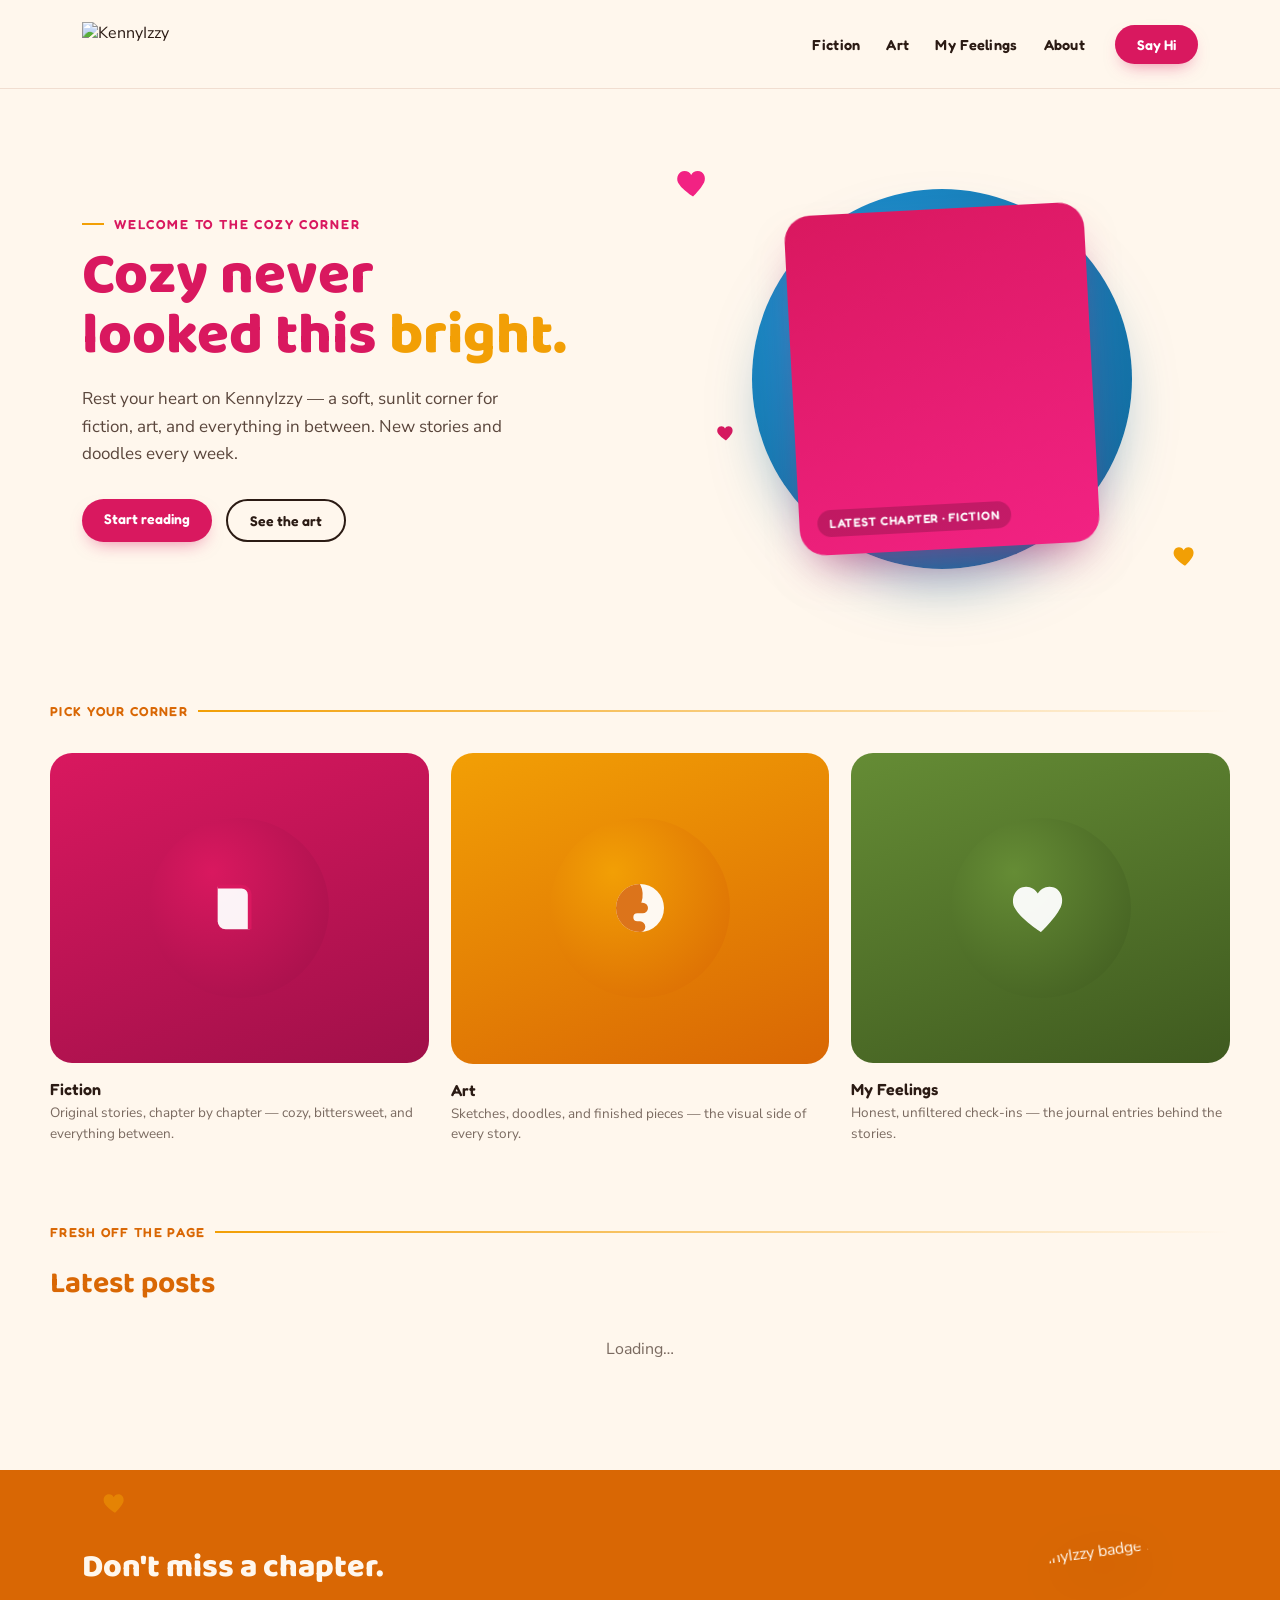
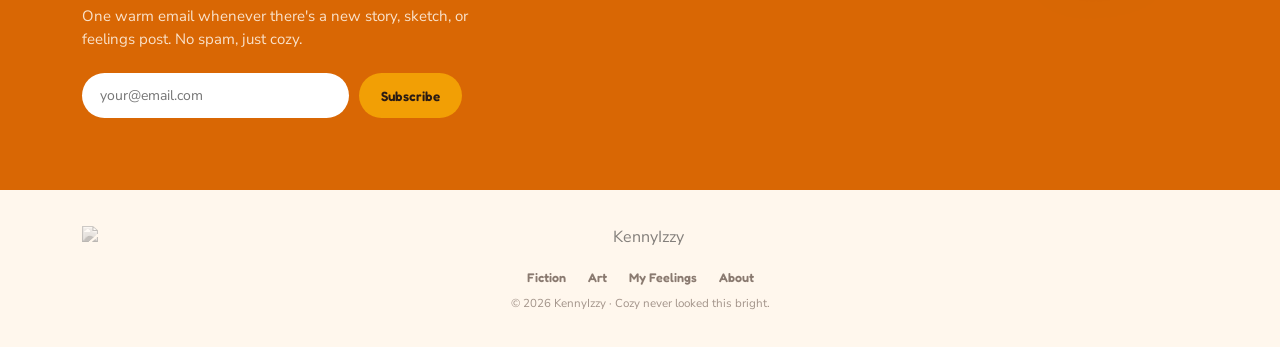
==== commit 93e43e9d: "Add files via upload" ====
--- a/index.html
+++ b/index.html
@@ -1,26 +1,197 @@
-<!doctype html>
-<html>
+<!DOCTYPE html>
+<html lang="en">
 <head>
-  <meta charset="utf-8" />
-  <title>KennyIzzy — Content Manager</title>
-  <meta name="viewport" content="width=device-width, initial-scale=1.0" />
-  <link rel="icon" href="../assets/kennyizzy-badge.png">
+<meta charset="UTF-8">
+<title>KennyIzzy — Cozy Never Looked This Bright</title>
+<meta name="viewport" content="width=device-width, initial-scale=1.0">
+<link rel="icon" href="assets/kennyizzy-badge.png">
+<link rel="preconnect" href="https://fonts.googleapis.com">
+<link rel="preconnect" href="https://fonts.gstatic.com" crossorigin>
+<link href="https://fonts.googleapis.com/css2?family=Baloo+2:wght@500;700;800&family=Fredoka:wght@400;500;600&family=Nunito+Sans:wght@400;600;700;800&display=swap" rel="stylesheet">
+<link rel="stylesheet" href="style.css">
 </head>
 <body>
-  <!-- Netlify Identity widget: lets you log in to edit the site -->
-  <script src="https://identity.netlify.com/v1/netlify-identity-widget.js"></script>
-  <!-- Decap CMS (formerly Netlify CMS) -->
-  <script src="https://unpkg.com/decap-cms@^3.0.0/dist/decap-cms.js"></script>
-  <script>
-    if (window.netlifyIdentity) {
-      window.netlifyIdentity.on("init", user => {
-        if (!user) {
-          window.netlifyIdentity.on("login", () => {
-            document.location.href = "/admin/";
-          });
-        }
-      });
+
+<header>
+  <div class="wrap header-inner">
+    <a href="index.html"><img class="logo-mark" src="assets/kennyizzy-logo.png" alt="KennyIzzy"></a>
+    <nav>
+      <div class="nav-links">
+        <a href="fiction.html">Fiction</a>
+        <a href="art.html">Art</a>
+        <a href="feelings.html">My Feelings</a>
+        <a href="about.html">About</a>
+      </div>
+      <a href="#" class="btn btn-primary">Say Hi</a>
+    </nav>
+  </div>
+</header>
+
+<section class="hero">
+  <div class="wrap hero-inner">
+    <div>
+      <p class="hero-eyebrow">Welcome to the cozy corner</p>
+      <h1 id="hero-tagline">Cozy never<br>looked this <span>bright.</span></h1>
+      <p class="lede" id="hero-subhead">Rest your heart on KennyIzzy — a soft, sunlit corner for fiction, art, and everything in between. New stories and doodles every week.</p>
+      <div class="hero-ctas">
+        <a href="fiction.html" class="btn btn-primary">Start reading</a>
+        <a href="art.html" class="btn btn-outline">See the art</a>
+      </div>
+    </div>
+    <div class="hero-art">
+      <svg class="float f1" viewBox="0 0 24 24" fill="none"><path d="M12 21s-7.5-4.6-10-9.3C.5 8.1 2.6 4 6.4 4c2 0 3.6 1.1 4.4 2.6C11.6 5.1 13.2 4 15.2 4 19 4 21 8.1 19.4 11.7 17 16.4 12 21 12 21z" fill="var(--neon)"/></svg>
+      <svg class="float f2" viewBox="0 0 24 24" fill="none"><path d="M12 21s-7.5-4.6-10-9.3C.5 8.1 2.6 4 6.4 4c2 0 3.6 1.1 4.4 2.6C11.6 5.1 13.2 4 15.2 4 19 4 21 8.1 19.4 11.7 17 16.4 12 21 12 21z" fill="var(--gold)"/></svg>
+      <svg class="float f3" viewBox="0 0 24 24" fill="none"><path d="M12 21s-7.5-4.6-10-9.3C.5 8.1 2.6 4 6.4 4c2 0 3.6 1.1 4.4 2.6C11.6 5.1 13.2 4 15.2 4 19 4 21 8.1 19.4 11.7 17 16.4 12 21 12 21z" fill="var(--raspberry)"/></svg>
+      <div class="hero-circle"></div>
+      <div class="hero-photo">
+        <span class="tag">Latest chapter &middot; Fiction</span>
+      </div>
+    </div>
+  </div>
+</section>
+
+<section class="cats wrap" id="categories">
+  <div class="section-kicker">Pick your corner</div>
+  <div class="cat-grid">
+    <a href="fiction.html" class="cat-card reveal">
+      <div class="cat-badge cat-fiction">
+        <div class="disc"></div>
+        <svg class="icon" viewBox="0 0 24 24" fill="none"><path d="M4 4h9a3 3 0 013 3v13H7a3 3 0 01-3-3V4z" fill="#fff" opacity=".95"/><path d="M4 4h9a3 3 0 013 3v13" stroke="var(--raspberry)" stroke-width="1.4" fill="none"/></svg>
+      </div>
+      <div class="cat-name">Fiction</div>
+      <div class="cat-desc">Original stories, chapter by chapter — cozy, bittersweet, and everything between.</div>
+    </a>
+    <a href="art.html" class="cat-card reveal" style="animation-delay:.1s">
+      <div class="cat-badge cat-art">
+        <div class="disc"></div>
+        <svg class="icon" viewBox="0 0 24 24" fill="none"><circle cx="12" cy="12" r="9" fill="#fff" opacity=".95"/><path d="M12 3a9 9 0 100 18 2 2 0 000-4h-1a1.5 1.5 0 010-3h2a2 2 0 000-4h-.5A9 9 0 0012 3z" fill="var(--choc)" opacity=".9"/></svg>
+      </div>
+      <div class="cat-name">Art</div>
+      <div class="cat-desc">Sketches, doodles, and finished pieces — the visual side of every story.</div>
+    </a>
+    <a href="feelings.html" class="cat-card reveal" style="animation-delay:.2s">
+      <div class="cat-badge cat-feelings">
+        <div class="disc"></div>
+        <svg class="icon" viewBox="0 0 24 24" fill="none"><path d="M12 21s-7.5-4.6-10-9.3C.5 8.1 2.6 4 6.4 4c2 0 3.6 1.1 4.4 2.6C11.6 5.1 13.2 4 15.2 4 19 4 21 8.1 19.4 11.7 17 16.4 12 21 12 21z" fill="#fff" opacity=".95"/></svg>
+      </div>
+      <div class="cat-name">My Feelings</div>
+      <div class="cat-desc">Honest, unfiltered check-ins — the journal entries behind the stories.</div>
+    </a>
+  </div>
+</section>
+
+<section class="posts wrap" id="latest">
+  <div class="section-kicker">Fresh off the page</div>
+  <h2 class="section-h2">Latest posts</h2>
+  <div class="post-grid" id="latest-posts-root">
+    <div style="text-align:center; padding:20px 0; color:#7a6a60; grid-column:1/-1;">Loading…</div>
+  </div>
+</section>
+
+<section class="band">
+  <svg class="float f1" viewBox="0 0 24 24" fill="none" style="top:20px; left:8%; width:26px;"><path d="M12 21s-7.5-4.6-10-9.3C.5 8.1 2.6 4 6.4 4c2 0 3.6 1.1 4.4 2.6C11.6 5.1 13.2 4 15.2 4 19 4 21 8.1 19.4 11.7 17 16.4 12 21 12 21z" fill="var(--gold)"/></svg>
+  <div class="wrap band-inner">
+    <div>
+      <h3>Don't miss a chapter.</h3>
+      <p>One warm email whenever there's a new story, sketch, or feelings post. No spam, just cozy.</p>
+      <div class="band-form">
+        <input type="email" placeholder="your@email.com" aria-label="Email address">
+        <button>Subscribe</button>
+      </div>
+    </div>
+    <div class="stamp-wrap">
+      <img class="stamp" src="assets/kennyizzy-badge.png" alt="KennyIzzy badge mark">
+    </div>
+  </div>
+</section>
+
+<footer>
+  <div class="wrap">
+    <img class="footer-logo" src="assets/kennyizzy-logo.png" alt="KennyIzzy" style="filter:grayscale(1) opacity(.55); margin-left:auto; margin-right:auto;">
+    <div class="footer-links">
+      <a href="fiction.html">Fiction</a>
+      <a href="art.html">Art</a>
+      <a href="feelings.html">My Feelings</a>
+      <a href="about.html">About</a>
+    </div>
+    <div class="footer-copy">&copy; 2026 KennyIzzy &middot; Cozy never looked this bright.</div>
+  </div>
+</footer>
+
+<script src="js/site-data.js"></script>
+<script>
+(async function(){
+  const io = new IntersectionObserver((entries)=>{
+    entries.forEach(e=>{ if(e.isIntersecting){ e.target.style.animationPlayState='running'; } });
+  },{threshold:.15});
+  document.querySelectorAll('.reveal').forEach(el=>{ el.style.animationPlayState='paused'; io.observe(el); });
+
+  try {
+    const [settings, fictionData, artData, feelingsData] = await Promise.all([
+      KZ.fetchJSON('content/settings.json'),
+      KZ.fetchJSON('content/fiction.json'),
+      KZ.fetchJSON('content/art.json'),
+      KZ.fetchJSON('content/feelings.json')
+    ]);
+
+    if (settings.heroTagline) {
+      document.getElementById('hero-tagline').innerHTML = settings.heroTagline.replace(
+        /(\w+)$/, '<span>$1</span>'
+      );
     }
-  </script>
+    if (settings.heroSubhead) {
+      document.getElementById('hero-subhead').textContent = settings.heroSubhead;
+    }
+
+    const latestFiction = [...(fictionData.chapters || [])].sort((a,b) => new Date(b.date) - new Date(a.date))[0];
+    const latestArt = (artData.pieces || [])[0];
+    const latestFeelings = [...(feelingsData.entries || [])].sort((a,b) => new Date(b.date) - new Date(a.date))[0];
+
+    const cards = [];
+    if (latestFiction) {
+      cards.push(`
+        <article class="post-card p1 reveal">
+          <div class="post-thumb"><span class="glyph">🩷</span></div>
+          <div class="post-body">
+            <span class="post-tag">Fiction</span>
+            <h3 class="post-title">${latestFiction.title}</h3>
+            <p class="post-excerpt">${latestFiction.excerpt || ''}</p>
+            <div class="post-meta"><span>${latestFiction.readTime || ''}</span><a href="post.html?type=fiction&id=${encodeURIComponent(KZ.slugify(latestFiction.title))}" class="read-more">Read &rarr;</a></div>
+          </div>
+        </article>`);
+    }
+    if (latestArt) {
+      cards.push(`
+        <article class="post-card p2 reveal" style="animation-delay:.1s">
+          <div class="post-thumb"><span class="glyph">${latestArt.glyph || '🖌️'}</span></div>
+          <div class="post-body">
+            <span class="post-tag">Art</span>
+            <h3 class="post-title">${latestArt.title}</h3>
+            <p class="post-excerpt">${latestArt.caption || 'Take a look in the gallery.'}</p>
+            <div class="post-meta"><span>${latestArt.category || ''}</span><a href="art.html" class="read-more">See it &rarr;</a></div>
+          </div>
+        </article>`);
+    }
+    if (latestFeelings) {
+      cards.push(`
+        <article class="post-card p3 reveal" style="animation-delay:.2s">
+          <div class="post-thumb"><span class="glyph">🌻</span></div>
+          <div class="post-body">
+            <span class="post-tag">My Feelings</span>
+            <h3 class="post-title">${latestFeelings.title}</h3>
+            <p class="post-excerpt">${latestFeelings.excerpt || ''}</p>
+            <div class="post-meta"><span>${latestFeelings.readTime || ''}</span><a href="post.html?type=feelings&id=${encodeURIComponent(KZ.slugify(latestFeelings.title))}" class="read-more">Read &rarr;</a></div>
+          </div>
+        </article>`);
+    }
+
+    document.getElementById('latest-posts-root').innerHTML = cards.join('') ||
+      '<div style="text-align:center; padding:20px 0; color:#7a6a60; grid-column:1/-1;">No posts yet.</div>';
+  } catch (e) {
+    console.error(e);
+  }
+})();
+</script>
+
 </body>
 </html>
--- a/style.css
+++ b/style.css
@@ -0,0 +1,269 @@
+:root{
+  --raspberry:#D9185F;
+  --neon:#F22283;
+  --moss:#658C35;
+  --gold:#F29F05;
+  --choc:#D96704;
+  --cream:#FFF7ED;
+  --ink:#2B1B14;
+  --sky:#1E93D4;
+  --sky-deep:#136ea3;
+  --pin-red:#E60023;
+}
+*{box-sizing:border-box;}
+html{scroll-behavior:smooth;}
+body{margin:0; background:var(--cream); font-family:'Nunito Sans',sans-serif; color:var(--ink);}
+img{max-width:100%; display:block;}
+a{text-decoration:none; color:inherit;}
+.wrap{max-width:1180px; margin:0 auto; padding:0 32px;}
+
+@keyframes kz-drift{
+  0%   { transform:translateY(0) rotate(0deg); }
+  50%  { transform:translateY(-14px) rotate(6deg); }
+  100% { transform:translateY(0) rotate(0deg); }
+}
+@keyframes kz-rise{
+  from{ opacity:0; transform:translateY(22px); }
+  to{ opacity:1; transform:translateY(0); }
+}
+@media (prefers-reduced-motion: reduce){
+  *{ animation:none !important; transition:none !important; }
+}
+.reveal{ opacity:0; animation:kz-rise .7s ease forwards; }
+.float{ position:absolute; pointer-events:none; animation:kz-drift 5.4s ease-in-out infinite; }
+
+/* ---------------- HEADER ---------------- */
+header{ padding:22px 0; position:sticky; top:0; background:rgba(255,247,237,.92); backdrop-filter:blur(6px); z-index:50; border-bottom:1px solid #f1ded1;}
+.header-inner{ display:flex; align-items:center; justify-content:space-between; gap:24px;}
+.logo-mark{ height:44px; width:auto;}
+nav{ display:flex; align-items:center; gap:30px;}
+.nav-links{ display:flex; gap:26px; font-family:'Fredoka',sans-serif; font-weight:600; font-size:14.5px; letter-spacing:.02em;}
+.nav-links a{ position:relative; padding:4px 0; color:var(--ink);}
+.nav-links a::after{ content:""; position:absolute; left:0; bottom:-2px; width:0; height:2px; background:var(--gold); transition:width .25s ease;}
+.nav-links a:hover::after{ width:100%; }
+.nav-links a.active{ color:var(--raspberry); }
+.nav-links a.active::after{ width:100%; background:var(--raspberry); }
+.btn{ font-family:'Fredoka',sans-serif; font-weight:600; font-size:14px; padding:11px 22px; border-radius:999px; display:inline-block; transition:transform .2s ease, box-shadow .2s ease; border:none; cursor:pointer;}
+.btn:hover{ transform:translateY(-3px) rotate(-1deg); }
+.btn-primary{ background:var(--raspberry); color:#fff; box-shadow:0 8px 18px -8px rgba(217,24,95,.55);}
+.btn-outline{ background:transparent; border:2px solid var(--ink); color:var(--ink);}
+.btn-outline:hover{ background:var(--ink); color:var(--cream);}
+.btn-sm{ font-size:12.5px; padding:8px 16px;}
+
+/* ---------------- PAGE HERO (Art / Fiction / About) ---------------- */
+.page-hero{ position:relative; padding:56px 0 20px; overflow:visible;}
+.hero-eyebrow{ font-family:'Fredoka',sans-serif; font-weight:600; letter-spacing:.14em; text-transform:uppercase; font-size:13px; color:var(--raspberry); margin:0 0 14px; display:flex; align-items:center; gap:10px;}
+.hero-eyebrow::before{ content:""; width:22px; height:2px; background:var(--gold); display:inline-block;}
+.page-hero h1{ font-family:'Baloo 2',sans-serif; font-weight:800; font-size:50px; line-height:1.05; margin:0 0 16px; color:var(--raspberry);}
+.page-hero h1 span{ color:var(--gold);}
+.page-hero p.lede{ font-size:16.5px; line-height:1.6; color:#5a463c; max-width:520px; margin:0;}
+
+.chip-row{ display:flex; gap:10px; flex-wrap:wrap; margin-top:26px;}
+.chip{ font-family:'Fredoka',sans-serif; font-weight:600; font-size:13px; padding:9px 18px; border-radius:999px; border:2px solid #f1ded1; background:#fff; color:var(--ink); transition:transform .2s ease, background .2s ease, color .2s ease, border-color .2s ease;}
+.chip:hover{ transform:translateY(-2px);}
+.chip.active{ background:var(--raspberry); color:#fff; border-color:var(--raspberry);}
+
+/* ---------------- HOMEPAGE HERO ---------------- */
+.hero{ position:relative; padding:70px 0 40px; overflow:visible;}
+.hero-inner{ display:grid; grid-template-columns:1.05fr .95fr; gap:36px; align-items:center;}
+.hero h1{ font-family:'Baloo 2',sans-serif; font-weight:800; font-size:58px; line-height:1.03; margin:0 0 20px; color:var(--raspberry);}
+.hero h1 span{ color:var(--gold);}
+.hero p.lede{ font-size:17px; line-height:1.6; color:#5a463c; max-width:460px; margin:0 0 32px;}
+.hero-ctas{ display:flex; gap:14px; flex-wrap:wrap;}
+
+.hero-art{ position:relative; display:flex; align-items:center; justify-content:center; height:440px;}
+.hero-circle{ position:absolute; width:380px; height:380px; border-radius:50%; background:radial-gradient(circle at 32% 28%, var(--sky) 0%, var(--sky-deep) 78%); box-shadow:0 30px 60px -22px rgba(19,110,163,.55);}
+.hero-photo{ position:relative; width:300px; height:340px; border-radius:26px; background:linear-gradient(160deg,var(--raspberry),var(--neon)); box-shadow:0 22px 44px -16px rgba(217,24,95,.5); display:flex; align-items:flex-end; padding:18px; z-index:2; transform:rotate(-3deg);}
+.hero-photo .tag{ font-family:'Fredoka',sans-serif; font-weight:600; font-size:12px; letter-spacing:.06em; text-transform:uppercase; color:#fff; background:rgba(0,0,0,.18); padding:6px 12px; border-radius:999px;}
+.hero .float.f1{ top:6px; left:-10px; width:36px;}
+.hero .float.f2{ bottom:30px; right:0; width:26px; animation-delay:.7s;}
+.hero .float.f3{ top:60%; left:6%; width:20px; animation-delay:1.3s;}
+
+/* ---------------- CATEGORY STRIP WRAPPER ---------------- */
+.cats{ padding:64px 0 10px;}
+
+/* ---------------- FEATURED POSTS ---------------- */
+.posts{ padding:70px 0;}
+.post-grid{ display:grid; grid-template-columns:repeat(3,1fr); gap:26px;}
+.post-card{ background:#fff; border-radius:20px; overflow:visible; border:2px solid #f1ded1; padding-bottom:20px; transition:transform .25s ease, box-shadow .25s ease;}
+.post-card:hover{ transform:translateY(-5px); box-shadow:0 18px 34px -18px rgba(43,27,20,.3);}
+.post-thumb{ position:relative; height:170px; border-radius:18px 18px 0 0; overflow:hidden; display:flex; align-items:center; justify-content:center;}
+.post-thumb::before{ content:""; position:absolute; width:150px; height:150px; border-radius:50%; opacity:.9;}
+.post-thumb .glyph{ position:relative; z-index:2; font-size:38px;}
+.p1 .post-thumb{ background:linear-gradient(150deg,var(--neon),var(--raspberry));}
+.p1 .post-thumb::before{ background:var(--gold); top:-40px; right:-40px;}
+.p2 .post-thumb{ background:linear-gradient(150deg,var(--sky),var(--sky-deep));}
+.p2 .post-thumb::before{ background:var(--cream); bottom:-50px; left:-30px; opacity:.25;}
+.p3 .post-thumb{ background:linear-gradient(150deg,var(--gold),var(--choc));}
+.p3 .post-thumb::before{ background:var(--moss); top:-30px; left:-50px; opacity:.85;}
+.post-body{ padding:20px 20px 0;}
+.post-tag{ font-family:'Fredoka',sans-serif; font-weight:600; font-size:11px; letter-spacing:.08em; text-transform:uppercase; color:var(--moss); margin-bottom:8px; display:block;}
+.post-title{ font-family:'Baloo 2',sans-serif; font-weight:700; font-size:19px; color:var(--ink); margin:0 0 8px; line-height:1.25;}
+.post-excerpt{ font-size:13.5px; color:#7a6a60; line-height:1.55; margin:0 0 14px;}
+.post-meta{ font-size:12px; color:#a3948a; display:flex; justify-content:space-between; align-items:center;}
+.read-more{ font-family:'Fredoka',sans-serif; font-weight:600; color:var(--raspberry); font-size:12.5px;}
+
+/* ---------------- MY FEELINGS: JOURNAL ---------------- */
+.mood-banner{ position:relative; border-radius:24px; overflow:hidden; padding:30px 32px; margin-bottom:56px; background:linear-gradient(135deg,var(--moss),#3f5a1f); color:#fff; display:flex; align-items:center; justify-content:space-between; gap:24px; flex-wrap:wrap;}
+.mood-banner .mb-tag{ font-family:'Fredoka',sans-serif; font-weight:600; font-size:11.5px; letter-spacing:.1em; text-transform:uppercase; opacity:.85; margin-bottom:8px; display:block;}
+.mood-banner h3{ font-family:'Baloo 2',sans-serif; font-weight:800; font-size:24px; margin:0 0 6px;}
+.mood-banner p{ font-size:13.5px; opacity:.9; margin:0; max-width:420px;}
+
+.journal-list{ display:flex; flex-direction:column; gap:18px;}
+.journal-entry{ background:#fff; border:2px solid #f1ded1; border-radius:18px; padding:22px 24px; transition:transform .2s ease, box-shadow .2s ease;}
+.journal-entry:hover{ transform:translateY(-4px); box-shadow:0 14px 30px -18px rgba(43,27,20,.28);}
+.journal-meta-row{ display:flex; align-items:center; gap:12px; margin-bottom:10px; flex-wrap:wrap;}
+.mood-pill{ font-family:'Fredoka',sans-serif; font-weight:600; font-size:11px; letter-spacing:.04em; text-transform:uppercase; background:var(--moss); color:#fff; padding:5px 14px; border-radius:999px;}
+.journal-date{ font-family:'Fredoka',sans-serif; font-weight:500; font-size:11.5px; color:#a3948a;}
+.journal-title{ font-family:'Baloo 2',sans-serif; font-weight:700; font-size:19px; color:var(--ink); margin:0 0 8px;}
+.journal-excerpt{ font-size:14px; line-height:1.6; color:#5a463c; margin:0 0 14px;}
+.journal-footer{ display:flex; justify-content:space-between; align-items:center; font-size:12px; color:#a3948a;}
+.journal-footer .read-link{ font-family:'Fredoka',sans-serif; font-weight:600; color:var(--moss);}
+
+/* ---------------- SECTION HEADERS ---------------- */
+.section-kicker{ display:flex; align-items:center; gap:10px; font-family:'Fredoka',sans-serif; font-weight:600; font-size:13px; letter-spacing:.1em; text-transform:uppercase; color:var(--choc); margin-bottom:20px;}
+.section-kicker::after{ content:""; flex:1; height:2px; background:linear-gradient(90deg,var(--gold),transparent);}
+.section-h2{ font-family:'Baloo 2',sans-serif; font-weight:700; font-size:30px; color:var(--choc); margin:0 0 10px;}
+.section-lede{ font-size:14.5px; color:#7a6a60; max-width:520px; margin:0 0 30px;}
+
+/* ---------------- CATEGORY / VALUE CARDS (shared w/ homepage) ---------------- */
+.cat-grid{ display:grid; grid-template-columns:repeat(3,1fr); gap:22px;}
+.cat-card{ position:relative; padding-top:14px;}
+.cat-badge{ width:100%; aspect-ratio:1/0.82; border-radius:22px; position:relative; overflow:hidden; display:flex; align-items:center; justify-content:center; transition:transform .3s ease;}
+.cat-card:hover .cat-badge{ transform:translateY(-6px) rotate(-1deg);}
+.cat-badge .disc{ position:absolute; width:180px; height:180px; border-radius:50%; }
+.cat-badge .icon{ position:relative; z-index:2; width:64px; height:64px;}
+.cat-fiction .disc{ background:radial-gradient(circle at 35% 30%, var(--raspberry), #a01049);}
+.cat-art .disc{ background:radial-gradient(circle at 35% 30%, var(--gold), var(--choc));}
+.cat-feelings .disc{ background:radial-gradient(circle at 35% 30%, var(--moss), #3f5a1f);}
+.cat-fiction{ background:linear-gradient(160deg,var(--raspberry),#a01049);}
+.cat-art{ background:linear-gradient(160deg,var(--gold),var(--choc));}
+.cat-feelings{ background:linear-gradient(160deg,var(--moss),#3f5a1f);}
+.cat-name{ font-family:'Fredoka',sans-serif; font-weight:600; font-size:16px; margin:16px 0 4px;}
+.cat-desc{ font-size:13.5px; color:#7a6a60; line-height:1.5;}
+
+/* ---------------- ART: MASONRY GALLERY ---------------- */
+.art-masonry{ column-count:3; column-gap:22px;}
+.art-piece{ break-inside:avoid; margin-bottom:22px; border-radius:18px; overflow:hidden; background:#fff; border:2px solid #f1ded1; position:relative; transition:transform .25s ease, box-shadow .25s ease;}
+.art-piece:hover{ transform:translateY(-4px); box-shadow:0 18px 34px -18px rgba(43,27,20,.3);}
+.art-image{ position:relative; display:flex; align-items:center; justify-content:center; overflow:hidden;}
+.art-image .disc{ position:absolute; width:65%; aspect-ratio:1/1; border-radius:50%; opacity:.9;}
+.art-image .glyph{ position:relative; z-index:2; font-size:34px;}
+.art-image .save-overlay{ position:absolute; inset:0; background:rgba(43,27,20,0); display:flex; align-items:flex-start; justify-content:flex-end; padding:12px; opacity:0; transition:all .25s ease;}
+.art-piece:hover .save-overlay{ opacity:1; background:rgba(43,27,20,.12);}
+.save-pill{ font-family:'Fredoka',sans-serif; font-weight:600; font-size:12px; background:var(--raspberry); color:#fff; padding:8px 16px; border-radius:999px; box-shadow:0 6px 14px -4px rgba(217,24,95,.6);}
+.art-caption{ padding:14px 16px 16px;}
+.art-caption .cat-tag{ font-family:'Fredoka',sans-serif; font-weight:600; font-size:10.5px; letter-spacing:.08em; text-transform:uppercase; color:var(--moss); display:block; margin-bottom:5px;}
+.art-caption .art-title{ font-family:'Baloo 2',sans-serif; font-weight:700; font-size:16px; margin:0;}
+
+/* palette variants for art pieces */
+.tone-a .disc, .tone-a{ background:linear-gradient(150deg,var(--neon),var(--raspberry)); }
+.tone-a .disc{ background:var(--gold); }
+.tone-b{ background:linear-gradient(150deg,var(--sky),var(--sky-deep)); }
+.tone-b .disc{ background:var(--cream); opacity:.25; }
+.tone-c{ background:linear-gradient(150deg,var(--gold),var(--choc)); }
+.tone-c .disc{ background:var(--moss); opacity:.85; }
+.tone-d{ background:linear-gradient(150deg,var(--moss),#3f5a1f); }
+.tone-d .disc{ background:var(--gold); opacity:.85; }
+
+/* ---------------- PINTEREST FEED ---------------- */
+.pin-section{ padding:70px 0; background:#fff8f1; border-top:2px dashed #ecd9c8; border-bottom:2px dashed #ecd9c8;}
+.pin-header{ display:flex; align-items:center; justify-content:space-between; flex-wrap:wrap; gap:16px; margin-bottom:28px;}
+.pin-title-group{ display:flex; align-items:center; gap:12px;}
+.pin-icon{ width:36px; height:36px; border-radius:50%; background:var(--pin-red); display:flex; align-items:center; justify-content:center; flex-shrink:0;}
+.pin-icon svg{ width:18px; height:18px;}
+.pin-title-group h2{ font-family:'Baloo 2',sans-serif; font-weight:700; font-size:24px; color:var(--ink); margin:0;}
+.pin-title-group p{ font-size:13px; color:#8a7a70; margin:2px 0 0;}
+.pin-follow{ font-family:'Fredoka',sans-serif; font-weight:600; font-size:13px; padding:10px 20px; border-radius:999px; border:2px solid var(--pin-red); color:var(--pin-red); background:#fff; display:inline-flex; align-items:center; gap:8px; transition:transform .2s ease, background .2s ease, color .2s ease;}
+.pin-follow:hover{ background:var(--pin-red); color:#fff; transform:translateY(-2px);}
+.pin-masonry{ column-count:4; column-gap:16px;}
+.pin-card{ break-inside:avoid; margin-bottom:16px; border-radius:16px; overflow:hidden; background:#fff; box-shadow:0 6px 18px -10px rgba(43,27,20,.2); position:relative;}
+.pin-card .pin-image{ position:relative; display:flex; align-items:center; justify-content:center;}
+.pin-card .pin-image::before{ content:""; position:absolute; inset:0; opacity:0; background:linear-gradient(180deg,rgba(0,0,0,0) 40%, rgba(0,0,0,.45) 100%); transition:opacity .25s ease;}
+.pin-card:hover .pin-image::before{ opacity:1;}
+.pin-card .pin-save{ position:absolute; top:10px; right:10px; background:var(--pin-red); color:#fff; font-family:'Fredoka',sans-serif; font-weight:600; font-size:11.5px; padding:7px 14px; border-radius:999px; opacity:0; transform:translateY(-4px); transition:all .2s ease;}
+.pin-card:hover .pin-save{ opacity:1; transform:translateY(0);}
+.pin-card .pin-caption{ padding:10px 12px 12px; font-family:'Fredoka',sans-serif; font-weight:500; font-size:12.5px; color:#5a463c;}
+.pin-live{ margin-top:36px; background:#fff; border:2px solid #f1ded1; border-radius:20px; padding:28px; text-align:center;}
+.pin-live .pin-live-label{ font-family:'Fredoka',sans-serif; font-weight:600; font-size:12px; letter-spacing:.08em; text-transform:uppercase; color:#a3948a; margin-bottom:16px; display:block;}
+
+/* ---------------- FICTION: CHAPTER LIST ---------------- */
+.currently-reading{ position:relative; border-radius:24px; overflow:hidden; padding:30px 32px; margin-bottom:56px; background:linear-gradient(135deg,var(--raspberry),var(--neon)); color:#fff; display:flex; align-items:center; justify-content:space-between; gap:24px; flex-wrap:wrap;}
+.currently-reading .cr-tag{ font-family:'Fredoka',sans-serif; font-weight:600; font-size:11.5px; letter-spacing:.1em; text-transform:uppercase; opacity:.85; margin-bottom:8px; display:block;}
+.currently-reading h3{ font-family:'Baloo 2',sans-serif; font-weight:800; font-size:24px; margin:0 0 6px;}
+.currently-reading p{ font-size:13.5px; opacity:.9; margin:0; max-width:420px;}
+
+.series-block{ margin-bottom:52px;}
+.series-head{ display:flex; align-items:baseline; justify-content:space-between; margin-bottom:18px; flex-wrap:wrap; gap:8px;}
+.series-head h3{ font-family:'Baloo 2',sans-serif; font-weight:700; font-size:22px; color:var(--raspberry); margin:0;}
+.series-progress{ font-family:'Fredoka',sans-serif; font-size:12.5px; color:#7a6a60;}
+.chapter-row{ display:flex; gap:18px; align-items:center; background:#fff; border:2px solid #f1ded1; border-radius:16px; padding:16px 18px; margin-bottom:14px; transition:transform .2s ease, box-shadow .2s ease;}
+.chapter-row:hover{ transform:translateX(6px); box-shadow:0 10px 24px -14px rgba(43,27,20,.25);}
+.chapter-num{ font-family:'Baloo 2',sans-serif; font-weight:800; font-size:24px; color:var(--gold); width:42px; flex-shrink:0; text-align:center;}
+.chapter-info{ flex:1; min-width:0;}
+.chapter-title{ font-family:'Baloo 2',sans-serif; font-weight:700; font-size:16.5px; margin:0 0 4px;}
+.chapter-excerpt{ font-size:13px; color:#7a6a60; margin:0; line-height:1.5;}
+.chapter-meta{ font-size:11.5px; color:#a3948a; text-align:right; flex-shrink:0; white-space:nowrap;}
+.chapter-meta .read-link{ display:block; font-family:'Fredoka',sans-serif; font-weight:600; color:var(--raspberry); margin-top:6px; font-size:12px;}
+
+/* ---------------- ABOUT ---------------- */
+.about-hero{ display:grid; grid-template-columns:.9fr 1.1fr; gap:44px; align-items:center; padding:60px 0 20px;}
+.about-avatar-wrap{ position:relative; display:flex; justify-content:center; align-items:center; height:320px;}
+.about-avatar-ring{ position:absolute; width:300px; height:300px; border-radius:50%; border:3px dashed var(--gold); animation:kz-spin 24s linear infinite;}
+@keyframes kz-spin{ from{ transform:rotate(0deg);} to{ transform:rotate(360deg);} }
+@media (prefers-reduced-motion: reduce){ .about-avatar-ring{ animation:none; } }
+.about-avatar{ width:250px; height:250px; border-radius:50%; overflow:hidden; box-shadow:0 20px 40px -16px rgba(217,24,95,.4); position:relative; z-index:2; background:var(--sky);}
+.about-avatar img{ width:100%; height:100%; object-fit:cover;}
+.about-copy .hero-eyebrow{ margin-bottom:14px;}
+.about-copy h1{ font-family:'Baloo 2',sans-serif; font-weight:800; font-size:42px; color:var(--raspberry); margin:0 0 16px; line-height:1.1;}
+.about-copy p{ font-size:16px; line-height:1.65; color:#5a463c; margin:0 0 16px; max-width:480px;}
+
+.about-values{ padding:20px 0 10px;}
+.about-story{ background:#fff; border:2px solid #f1ded1; border-radius:22px; padding:36px; margin:40px 0;}
+.about-story h2{ font-family:'Baloo 2',sans-serif; font-weight:700; font-size:24px; color:var(--choc); margin:0 0 14px;}
+.about-story p{ font-size:15px; line-height:1.7; color:#5a463c; margin:0 0 14px;}
+.about-story p:last-child{ margin-bottom:0;}
+
+/* ---------------- BAND (newsletter, shared) ---------------- */
+.band{ background:var(--choc); color:var(--cream); padding:70px 0; position:relative; overflow:hidden; margin-top:20px;}
+.band-inner{ display:grid; grid-template-columns:1fr auto; align-items:center; gap:40px;}
+.band h3{ font-family:'Baloo 2',sans-serif; font-weight:800; font-size:32px; margin:0 0 12px;}
+.band p{ font-size:15px; opacity:.85; max-width:420px; margin:0 0 22px; line-height:1.55;}
+.band-form{ display:flex; gap:10px; max-width:380px;}
+.band-form input{ flex:1; border:none; border-radius:999px; padding:13px 18px; font-family:'Nunito Sans',sans-serif; font-size:14px;}
+.band-form button{ background:var(--gold); color:var(--ink); border:none; border-radius:999px; padding:13px 22px; font-family:'Fredoka',sans-serif; font-weight:600; cursor:pointer; transition:transform .2s ease;}
+.band-form button:hover{ transform:translateY(-2px) rotate(-1deg);}
+.stamp-wrap{ position:relative; width:180px; height:180px; flex-shrink:0;}
+.stamp{ width:100%; height:100%; border-radius:50%; transform:rotate(-8deg); filter:drop-shadow(0 14px 26px rgba(0,0,0,.35));}
+.band .float{ opacity:.5;}
+
+/* ---------------- FOOTER ---------------- */
+footer{ padding:36px 0; text-align:center;}
+.footer-logo{ height:30px; margin:0 auto 14px;}
+.footer-links{ display:flex; justify-content:center; gap:22px; font-family:'Fredoka',sans-serif; font-weight:600; font-size:12.5px; color:#8a7a70; margin-bottom:10px;}
+.footer-copy{ font-size:11.5px; color:#a3948a;}
+
+/* ---------------- RESPONSIVE ---------------- */
+@media (max-width:860px){
+  .page-hero h1{ font-size:38px;}
+  .cat-grid{ grid-template-columns:1fr;}
+  .art-masonry{ column-count:2;}
+  .pin-masonry{ column-count:2;}
+  .band-inner{ grid-template-columns:1fr; text-align:center;}
+  .band-form{ margin:0 auto;}
+  .nav-links{ display:none;}
+  .about-hero{ grid-template-columns:1fr; text-align:center;}
+  .about-copy p{ margin-left:auto; margin-right:auto;}
+  .chapter-row{ flex-wrap:wrap;}
+  .chapter-meta{ text-align:left; width:100%;}
+  .currently-reading{ flex-direction:column; align-items:flex-start;}
+  .mood-banner{ flex-direction:column; align-items:flex-start;}
+  .journal-meta-row{ gap:8px;}
+  .hero-inner{ grid-template-columns:1fr;}
+  .hero-art{ height:340px; margin-top:20px;}
+  .hero h1{ font-size:42px;}
+  .post-grid{ grid-template-columns:1fr;}
+}
+@media (max-width:560px){
+  .art-masonry, .pin-masonry{ column-count:1;}
+}
